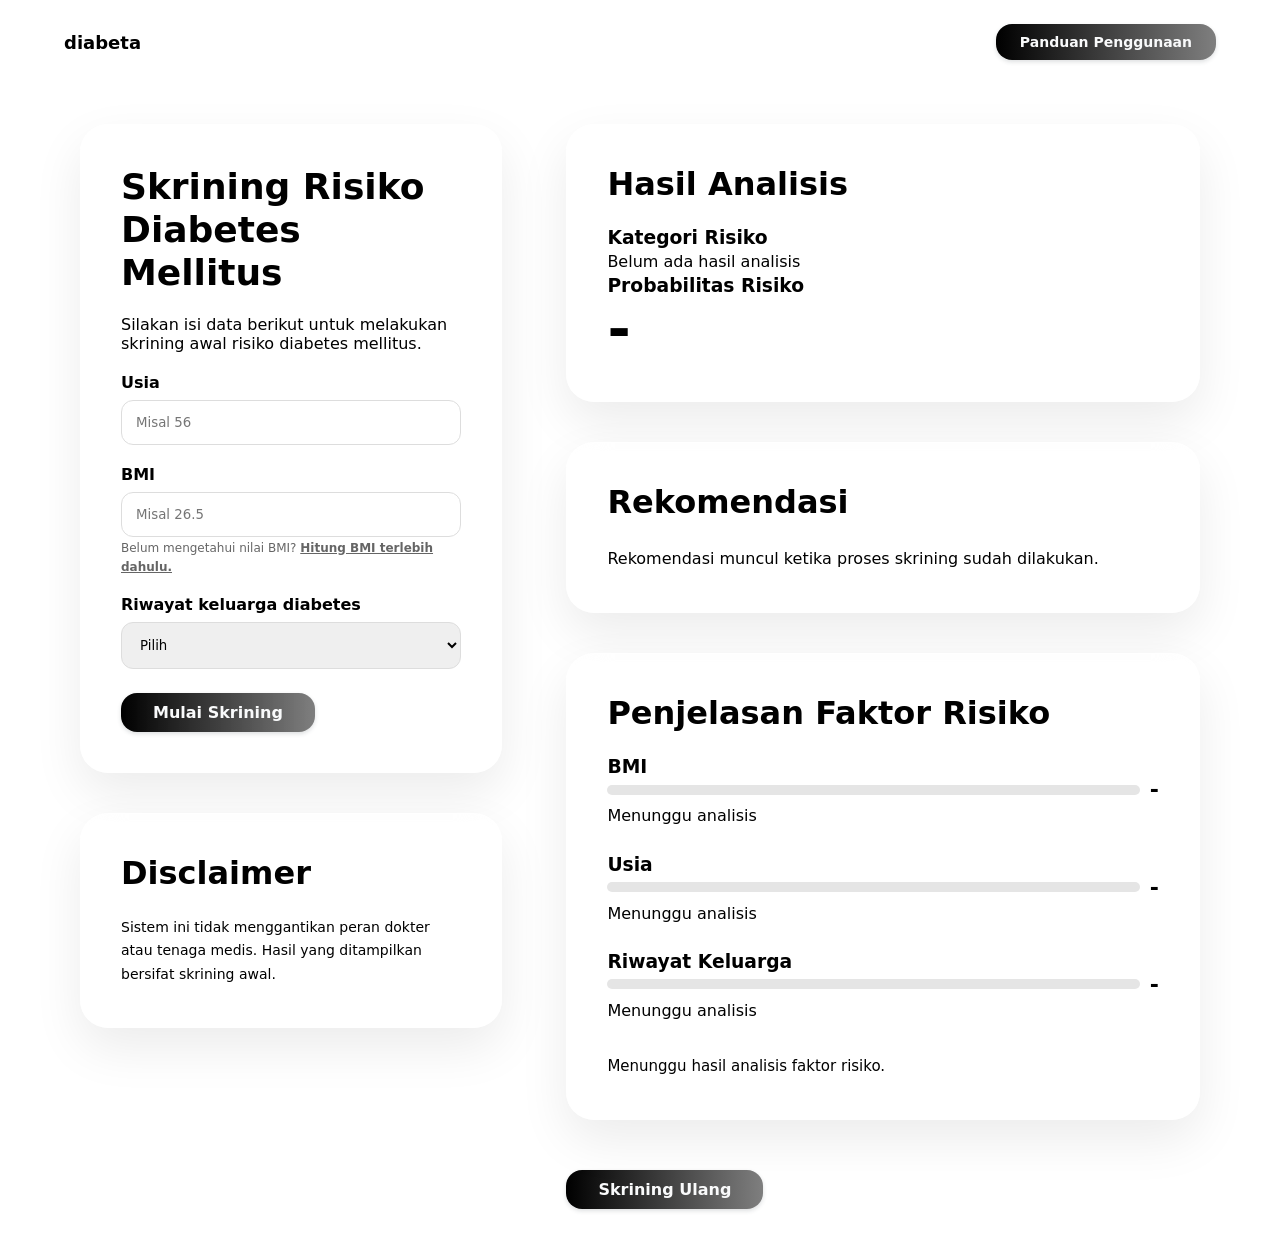
==== frontend/screening.html @ 83a6df86 "Initial commit - Diabetes screening system" ====
<!DOCTYPE html>

<html lang="id">

<head>

<meta charset="UTF-8">

<meta name="viewport" content="width=device-width, initial-scale=1.0">

<title>Diabeta - Skrining Diabetes</title>

<link rel="stylesheet" href="css/style.css">

</head>


<body>


<header class="nav">

    <div class="logo">
        diabeta
    </div>

    <a href="user-guide.html" class="nav-btn">
        Panduan Penggunaan
    </a>

</header>



<main class="screening-layout">


<!-- LEFT COLUMN -->

<section class="left-column">


<div class="form-card">


<h1>
Skrining Risiko Diabetes Mellitus
</h1>


<p>
Silakan isi data berikut untuk melakukan skrining awal risiko diabetes mellitus.
</p>



<form id="screening-form">


<label>
Usia
</label>


<input 
type="number"
id="age"
min="1"
max="120"
placeholder="Misal 56"
step="1"
required
>



<label>
BMI
</label>


<input 
type="number"
step="0.1"
min="1"
max="100"
id="bmi"
placeholder="Misal 26.5"
required
>


<small>
    Belum mengetahui nilai BMI?
    <a href="https://www.calculator.net/bmi-calculator.html" target="_blank">
        Hitung BMI terlebih dahulu.
    </a>
</small>



<label>
Riwayat keluarga diabetes
</label>


<select id="family-history">


<option value="">
Pilih
</option>


<option value="1">
Ya
</option>


<option value="0">
Tidak
</option>


</select>



<button 
id="predict-button"
class="primary-btn-scrn"
type="submit">

Mulai Skrining

</button>


</form>


</div>





<div class="disclaimer">


<h2>
Disclaimer
</h2>


<p>

Sistem ini tidak menggantikan peran dokter
atau tenaga medis. Hasil yang ditampilkan
bersifat skrining awal.

</p>


</div>


</section>





<!-- RIGHT COLUMN -->


<section class="right-column">



<div class="result-card">


<h2>
Hasil Analisis
</h2>


<div class="result-content">


<h3>
Kategori Risiko
</h3>


<p id="risk-category">
Belum ada hasil analisis
</p>



<h3>
Probabilitas Risiko
</h3>


<strong id="risk-probability">
-
</strong>


</div>


</div>







<div class="result-card">


<h2>
Rekomendasi
</h2>


<p id="recommendation">

Rekomendasi muncul ketika proses skrining sudah dilakukan.
</p>


</div>






<div class="result-card">


<h2>
Penjelasan Faktor Risiko
</h2>


<div class="factor">


<h3>
BMI
</h3>


<div class="shap-row">

<div class="bar-background">

<div 
class="bar"
id="bmi-bar">
</div>

</div>


<span 
id="bmi-direction">

-

</span>


</div>


<p id="bmi-text">
Menunggu analisis
</p>


</div>





<div class="factor">


<h3>
Usia
</h3>


<div class="shap-row">

<div class="bar-background">

<div 
class="bar"
id="age-bar">
</div>

</div>


<span 
id="age-direction">

-

</span>


</div>


<p id="age-text">
Menunggu analisis
</p>


</div>






<div class="factor">


<h3>
Riwayat Keluarga
</h3>


<div class="shap-row">


<div class="bar-background">


<div 
class="bar"
id="family-bar">

</div>


</div>


<span 
id="family-direction">

-

</span>


</div>


<p id="family-text">
Menunggu analisis
</p>


</div>





<p id="shap-narrative">

Menunggu hasil analisis faktor risiko.

</p>


</div>

<button 
    class="primary-btn"
    onclick="resetScreening()">
    Skrining Ulang
</button>

</section>



</main>


<script src="js/script.js"></script>


</body>

</html>
---- frontend/css/style.css ----
* {
  margin: 0;
  padding: 0;
  box-sizing: border-box;
  font-family: Inter, system-ui, sans-serif;
}

body {
  background: #fff;
  color: #000;
  overflow-x: hidden;
}

/* NAV */
.nav {
  padding: 24px 64px;
  font-weight: 600;
  font-size: 18px;
  display:flex;
    justify-content:space-between;
    align-items:center;

}

.nav a {

    text-decoration:none;

    font-weight:600;

}

.brand {

    color:#000;

    text-decoration:none;

    font-weight:600;

    font-size:18px;

}


.brand:hover {

    color:#000;

}

.nav-btn {

    display:inline-flex;

    align-items:center;
    justify-content:center;

    background:linear-gradient(
        90deg,
        #000000 0%,
        rgba(102,102,102,0.84) 100%
    );

    color:#F9FAFB;

    text-decoration:none;

    padding:10px 24px;

    border-radius:16px;

    font-size:14px;

    font-weight:700;

    box-shadow:
    0 2px 4px rgba(52,60,68,0.16);

    transition:0.3s ease;

}


.nav-btn:hover {

    transform:translateY(-2px);

    box-shadow:
    0 8px 20px rgba(0,0,0,0.18);

}

/* HERO */
.hero {
  display: grid;
  grid-template-columns: 1.1fr 0.9fr;
  gap: 48px;
  padding: 64px;
  align-items: center;
  position: relative; /* Menjadi titik jangkar mutlak */
}

.subtitle {
  font-size: 14px;
  letter-spacing: 1px;
  text-transform: uppercase;
}

.hero h1 {
  font-size: 48px;
  margin: 12px 0;
  background: linear-gradient(97deg, rgba(0, 0, 0, 0.95) 11.72%, rgba(102, 102, 102, 0.64) 85.65%);
background-clip: text;
-webkit-background-clip: text;
-webkit-text-fill-color: transparent;
}

.hero-actions {

    display:flex;

    align-items:center;

    gap:16px;

    margin-top:24px;

}

.desc {
  max-width: 520px;
  margin: 20px 0;
  line-height: 1.6;
}

.primary-btn, .primary-btn-scrn {

  background: linear-gradient(
    90deg,
    #000000 0%,
    rgba(102,102,102,0.84) 100%
  );

  color: #F9FAFB;

  border: none;

  padding: 10px 32px;

  border-radius: 16px;

  font-size: 16px;

  font-weight: 700;

  cursor: pointer;

  box-shadow:
    0 2px 4px rgba(52,60,68,0.16),
    0 0 1px rgba(117,131,142,0.04);

  transition: 0.3s ease;

  text-decoration: none;
}


.primary-btn:hover {

  transform: translateY(-2px);

  box-shadow:
    0 8px 20px rgba(0,0,0,0.18);

}

.primary-btn.full {
  width: 100%;
  margin-top: 16px;
}

.primary-btn-scrn {
  margin-top: 24px;
}

.secondary-btn {

    display:inline-flex;

    align-items:center;

    justify-content:center;

    padding:10px 32px;

    border-radius:16px;

    border:1px solid #000;

    background:white;

    color:#000;

    text-decoration:none;

    font-size:16px;

    font-weight:700;

    transition:0.3s ease;

}


.secondary-btn:hover {

    transform:translateY(-2px);

    background:#000;

    color:white;

}

.hero-image {
  position: absolute;
  top: 50%;
  right: -15%; /* Menarik gambar agar terpotong di tepi kanan layar */
  transform: translateY(-50%);
  height: 160vh; /* Skala ekstrem melampaui tinggi layar */
  width: auto;
  z-index: -1; /* Memastikan ilustrasi berada di belakang teks dan tombol */
  pointer-events: none; /* Mencegah gambar memblokir interaksi klik di area kosong */
  display: flex;
  align-items: center;
  justify-content: center;
}

.image-placeholder img {

    width:100%;

    height:100%;

    object-fit:contain;

    transform:scale(1.4);

}

.hero-image img {
  height: 100%;
  width: auto;
  object-fit: contain;
}


/* WHY */
.why {

  margin: 64px;

  padding: 50px;

  background:
  rgba(255,255,255,0.55);

  backdrop-filter: blur(20px);

  -webkit-backdrop-filter: blur(20px);

  border-radius: 28px;

  border:
  1px solid rgba(255,255,255,0.5);


  box-shadow:
  0 20px 50px rgba(0,0,0,0.08);

}

.why h2 {
  margin-bottom: 16px;
}

/* FORM */
.form-section {

grid-template-columns:0.8fr 1.2fr;

gap:64px;

padding:80px;

}
.form-card,
.result-card {
  background: #f9f9f9;
  padding: 32px;
  border-radius: 24px;
}

.form-card label {
  display: block;
  margin-top: 16px;
  font-weight: 500;
}

.form-card input {
  width: 100%;
  padding: 12px;
  margin-top: 6px;
  border-radius: 12px;
  border: 1px solid #ccc;
}

.form-card small {
  font-size: 12px;
  opacity: 0.6;
}

.result-placeholder {
  margin-top: 24px;
  height: 200px;
  border-radius: 16px;
  border: 1px dashed #aaa;
  display: flex;
  align-items: center;
  justify-content: center;
  text-align: center;
  opacity: 0.6;
}

/* DISCLAIMER */
.disclaimer {

  padding: 32px;
  background: #f7f7f7;
  border-radius: 24px;
}

/* FOOTER */
.footer {
  text-align: center;
  padding: 24px;
  font-size: 14px;
  opacity: 0.6;
}


@keyframes float {
  0% {
    transform: translateY(0) scale(0.9);
  }
  50% {
    transform: translateY(-12px) scale(0.9);
  }
  100% {
    transform: translateY(0) scale(0.9);
  }
}

.image-placeholder img {
  animation: float 8s ease-in-out infinite;
}



.result-page {
  max-width: 900px;
  margin: 40px auto;
  padding: 0 20px;
}

.card {
  background: #f7f7f7;
  border-radius: 16px;
  padding: 24px;
  margin-bottom: 24px;
}

.risk-score {
  display: flex;
  align-items: center;
  gap: 16px;
  margin: 16px 0;
}

.percentage {
  font-size: 48px;
  font-weight: 700;
}

.badge {
  padding: 6px 14px;
  border-radius: 999px;
  font-size: 14px;
  color: white;
}

.badge.high {
  background: black;
}

.factor {
  margin: 14px 0;
}

.factor span {
  font-size: 14px;
}


.disclaimer {
  background: #fff3f3;
  font-size: 14px;
}



/* ===============================
   SCREENING FINAL LAYOUT
================================ */


.screening-layout {

    display:grid;

    grid-template-columns:0.8fr 1.2fr;

    gap:64px;

    padding:40px 80px;

}




.left-column,
.right-column {

    display:flex;

    flex-direction:column;

    gap:40px;

}





.form-card,
.result-card,
.disclaimer {


    background:
    rgba(255,255,255,0.55);


    backdrop-filter:
    blur(20px);


    -webkit-backdrop-filter:
    blur(20px);


    border-radius:28px;


    padding:40px;


    border:
    1px solid rgba(255,255,255,0.5);


    box-shadow:
    0 20px 50px rgba(0,0,0,0.08);

}





.form-card h1 {

    font-size:36px;

    line-height:1.2;

    margin-bottom:20px;

}





.form-card input,
.form-card select {


    width:100%;

    padding:14px;

    margin-top:8px;

    border-radius:12px;

    border:1px solid #ddd;

}





.form-card label {

    display:block;

    margin-top:20px;

    font-weight:600;

}





.form-card small {

    opacity:0.6;

}





.result-card h2,
.disclaimer h2 {

    font-size:32px;

    margin-bottom:24px;

}





.result-content strong {

    display:block;

    font-size:56px;

}





.factor {

    margin-bottom:24px;

}


.disclaimer p,
.result-card p {

    line-height:1.7;

}

.bar-background {

    width:100%;
    height:10px;
    background:#e5e5e5;
    border-radius:10px;
    overflow:hidden;
    flex:1;

}


.bar {

    height:100%;
    width:0%;
    background:#000;
    border-radius:10px;
    transition:width 0.5s ease;

}


.shap-row {

    display:flex;
    align-items:center;
    gap:10px;

    width:100%;

}


.shap-row span {

    font-size:22px;
    font-weight:bold;

}


#shap-narrative {

    margin-top:30px;
    font-size:15px;
    line-height:1.7;

}

.form-card small a {

    color: #000;

    font-weight: 600;

    text-decoration: underline;

    cursor: pointer;

}


.form-card small a:hover {

    opacity:0.6;

}

.right-column > .primary-btn {
    margin-top:10px;
    align-self:flex-start;
}


/* =================================
   RESPONSIVE MOBILE
================================= */

@media (max-width: 768px) {


    .nav {

        padding:20px 24px;

    }


    .screening-layout {

        grid-template-columns:1fr;

        gap:24px;

        padding:24px;

    }


    .left-column,
    .right-column {

        gap:24px;

    }


    .form-card,
    .result-card,
    .disclaimer {

        padding:24px;

        border-radius:22px;

    }


    .form-card h1 {

        font-size:28px;

    }


    .result-card h2,
    .disclaimer h2 {

        font-size:24px;

    }


    .result-content strong {

        font-size:42px;

    }


    .primary-btn {

        width:100%;

        padding:12px;

    }


}

@media(max-width:768px){


.hero {

    grid-template-columns:1fr;

    padding:32px 24px;

    gap:32px;

}


.hero h1 {

    font-size:36px;

}


.hero-image {

    width:100%;

    height:auto;

}

.hero-actions {

        flex-direction:column;

        align-items:flex-start;

        width:100%;

    }


    .primary-btn,
    .secondary-btn {

        width:100%;

    }


}


@media(max-width:768px){

.form-card input,
.form-card select {

    font-size:16px;

}

}

@media(max-width:768px){

#shap-narrative {

font-size:14px;

}

}

@media(max-width:768px){

.hero-image{

    display:none;

}

}

@media(max-width:768px){

.why{

    margin:24px;

    padding:24px;

}


}



/* ===============================
   USER GUIDE PAGE LAYOUT
================================ */
.guide-container {
  max-width: 720px;
  margin: 0 auto;
  padding: 64px 24px;
  display: flex;
  flex-direction: column;
  align-items: center;
}

.guide-header {
  text-align: center;
  margin-bottom: 48px;
}

.guide-icon {
  width: 96px;
  height: 96px;
  background-color: #fafafa;
  border-radius: 50%;
  display: flex;
  align-items: center;
  justify-content: center;
  margin: 0 auto 24px auto;
  box-shadow: 0 4px 20px rgba(0,0,0,0.03);
}

.guide-header h1 {
  font-size: 36px;
  font-weight: 500;
  margin-bottom: 12px;
}

.guide-header p {
  font-size: 18px;
  color: #000;
}

/* ACCORDION */
.accordion {
  width: 100%;
  background: #ffffff;
  border-radius: 20px;
  padding: 16px 40px;
  box-shadow: 0 20px 50px rgba(0,0,0,0.04);
}

.accordion-item {
  border-bottom: 1px solid #000000;
}

.accordion-item:last-child {
  border-bottom: none;
}

.accordion-header {
  width: 100%;
  display: flex;
  justify-content: space-between;
  align-items: center;
  padding: 28px 0;
  background: none;
  border: none;
  font-size: 18px;
  font-weight: 500;
  color: #000;
  cursor: pointer;
  text-align: left;
}

.accordion-content {
  max-height: 0;
  overflow: hidden;
  transition: max-height 0.3s ease-out;
}

.accordion-content p {
  padding-bottom: 24px;
  line-height: 1.6;
  color: #444;
}

/* .icon-arrow {
  font-size: 24px;
  transition: transform 0.3s ease;
  user-select: none;
} */

/* Kondisi saat akordeon terbuka */
.accordion-header.active .icon-arrow {
  transform: rotate(180deg);
}

/* Responsif Mobile untuk User Guide */
@media (max-width: 768px) {
  .guide-container {
    padding: 40px 24px;
  }
  
  .accordion {
    padding: 16px 24px;
  }
  
  .guide-header h1 {
    font-size: 28px;
  }
}
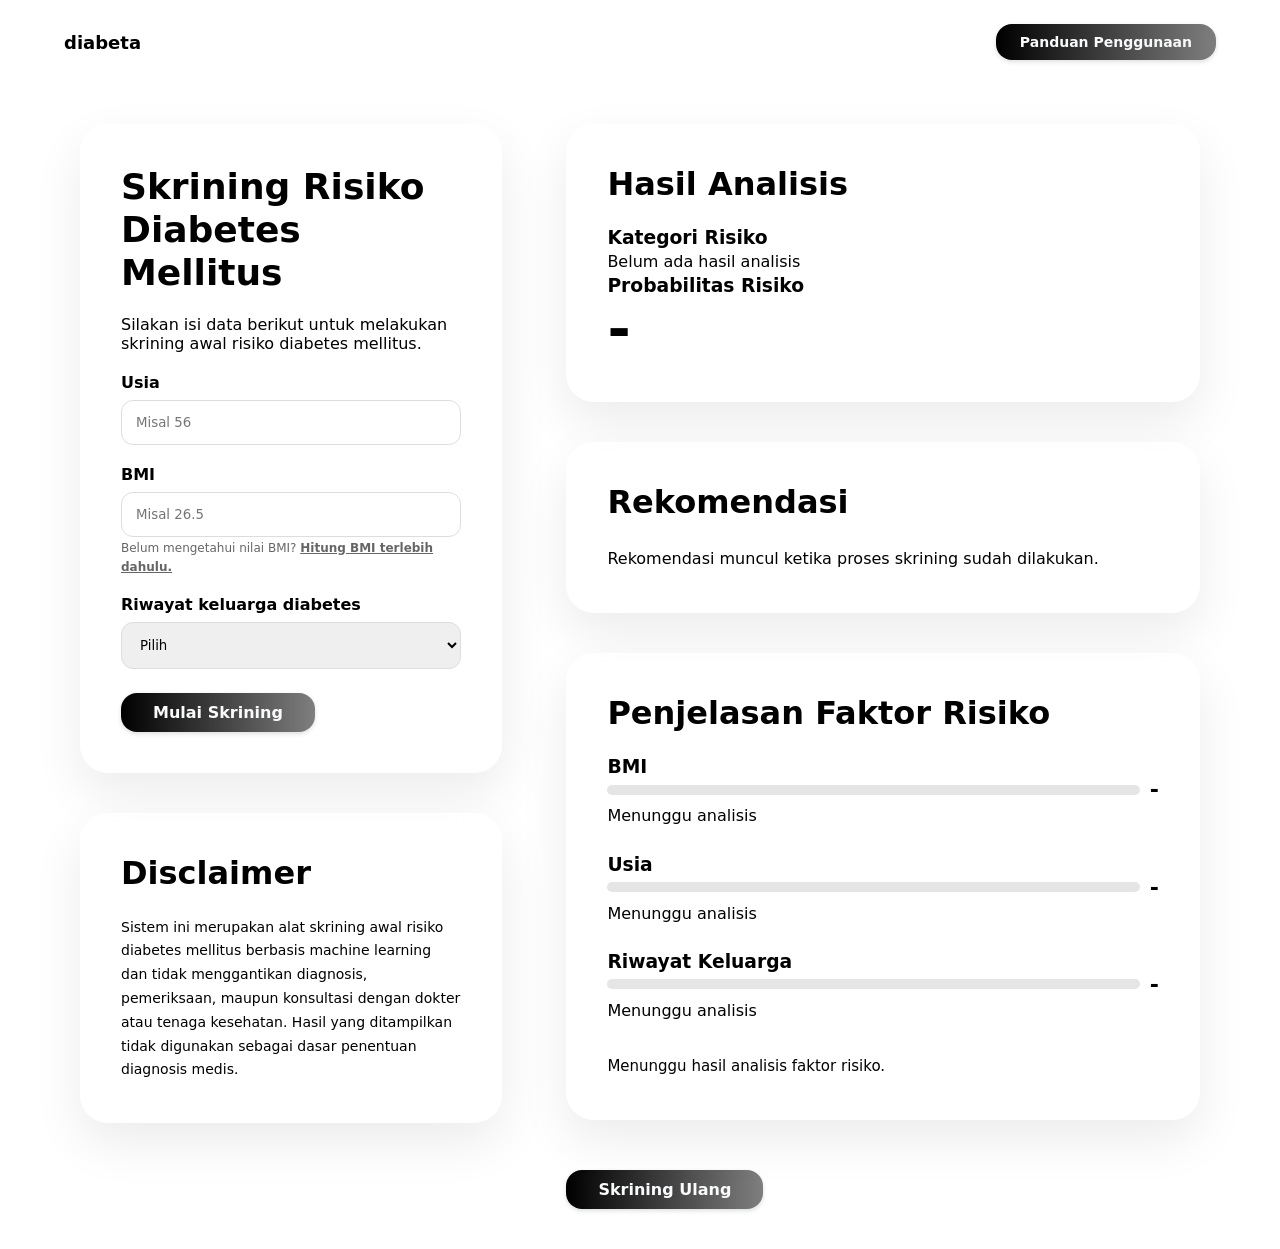
==== commit 96538f6f: "Improve UI polish, recommendation and link" ====
--- a/frontend/screening.html
+++ b/frontend/screening.html
@@ -10,6 +10,8 @@
 
 <title>Diabeta - Skrining Diabetes</title>
 
+<link rel="icon" href="favicon.svg" type="image/svg+xml">
+
 <link rel="stylesheet" href="css/style.css">
 
 </head>
@@ -20,9 +22,9 @@
 
 <header class="nav">
 
-    <div class="logo">
-        diabeta
-    </div>
+     <a href="index.html" class="brand">
+    diabeta
+    </a>
 
     <a href="user-guide.html" class="nav-btn">
         Panduan Penggunaan
@@ -155,9 +157,7 @@
 
 <p>
 
-Sistem ini tidak menggantikan peran dokter
-atau tenaga medis. Hasil yang ditampilkan
-bersifat skrining awal.
+Sistem ini merupakan alat skrining awal risiko diabetes mellitus berbasis machine learning dan tidak menggantikan diagnosis, pemeriksaan, maupun konsultasi dengan dokter atau tenaga kesehatan. Hasil yang ditampilkan tidak digunakan sebagai dasar penentuan diagnosis medis.
 
 </p>
 
@@ -408,4 +408,4 @@
 
 </body>
 
-</html>+</html>
--- a/frontend/css/style.css
+++ b/frontend/css/style.css
@@ -773,7 +773,7 @@
 
         flex-direction:column;
 
-        align-items:flex-start;
+        align-items:center;
 
         width:100%;
 
@@ -784,6 +784,8 @@
     .secondary-btn {
 
         width:100%;
+        max-width:320px;
+        text-align:center;
 
     }
 
@@ -945,4 +947,4 @@
   .guide-header h1 {
     font-size: 28px;
   }
-}+}
